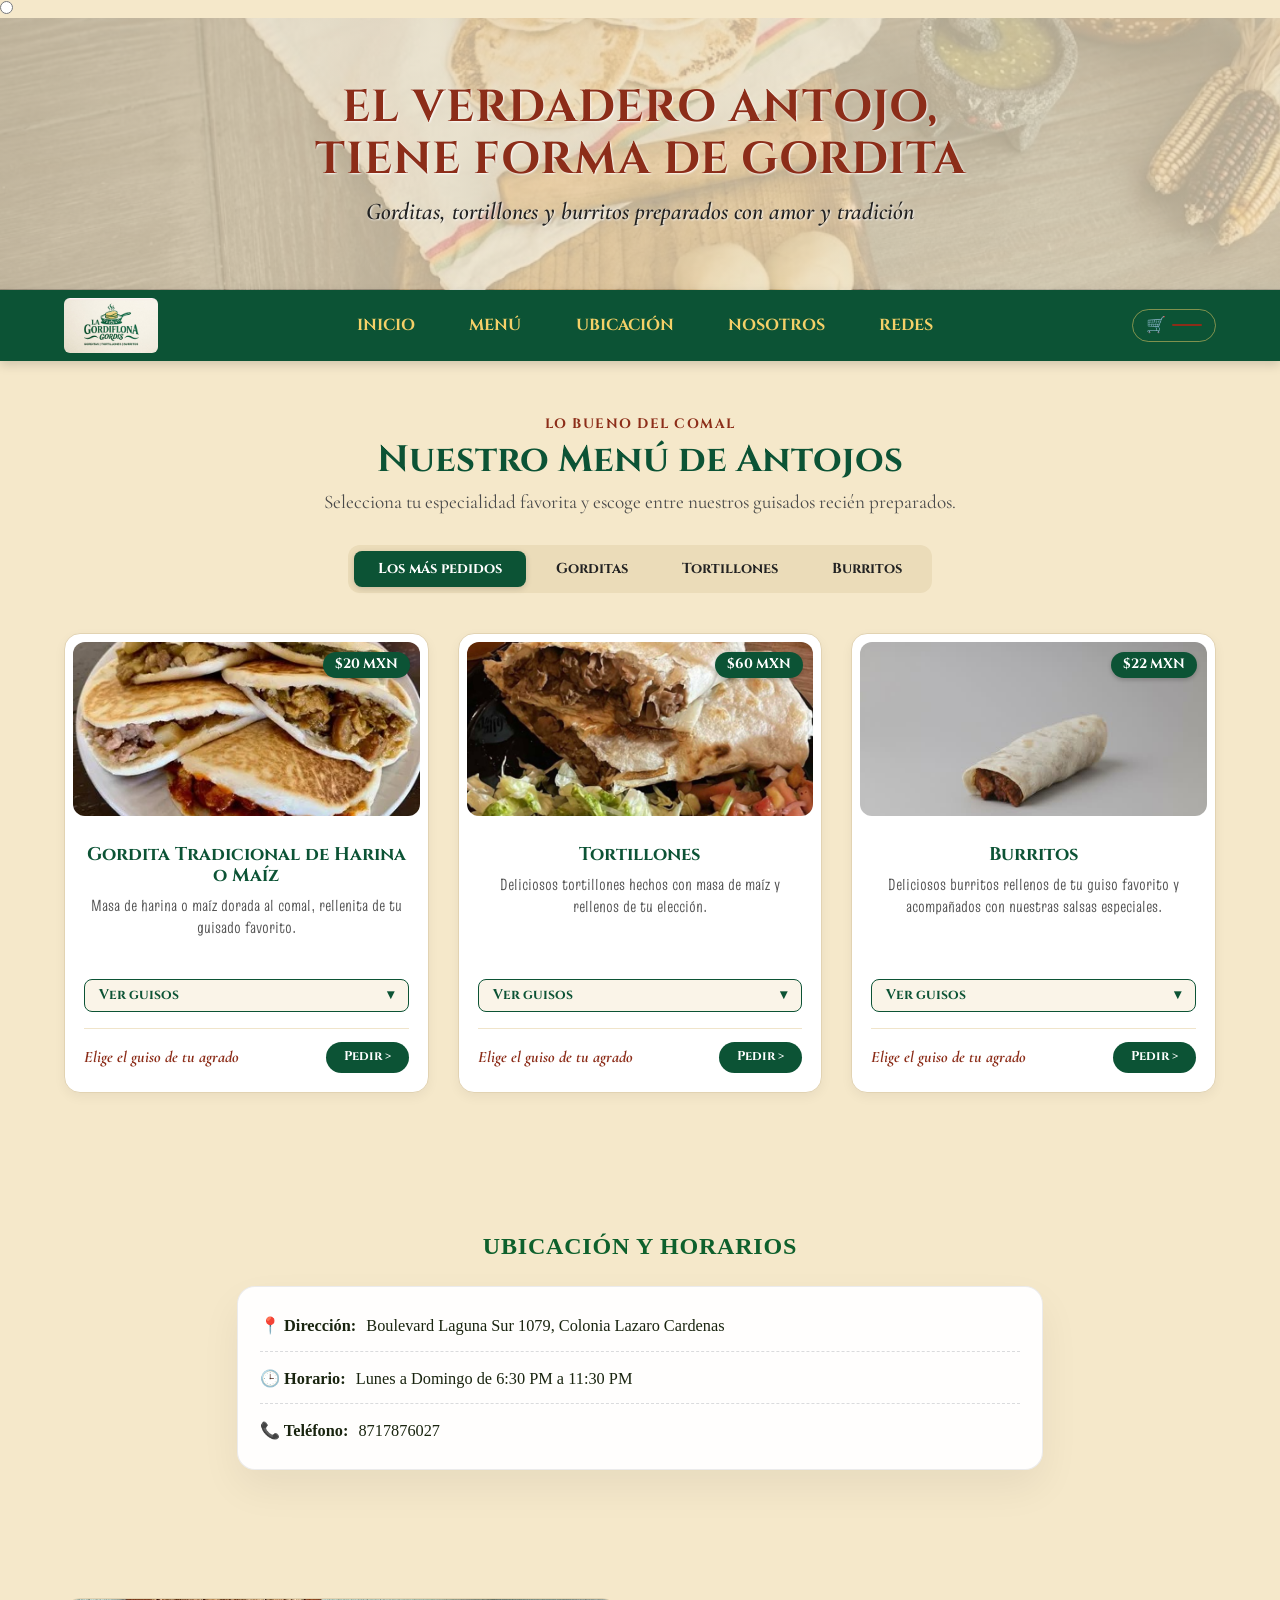
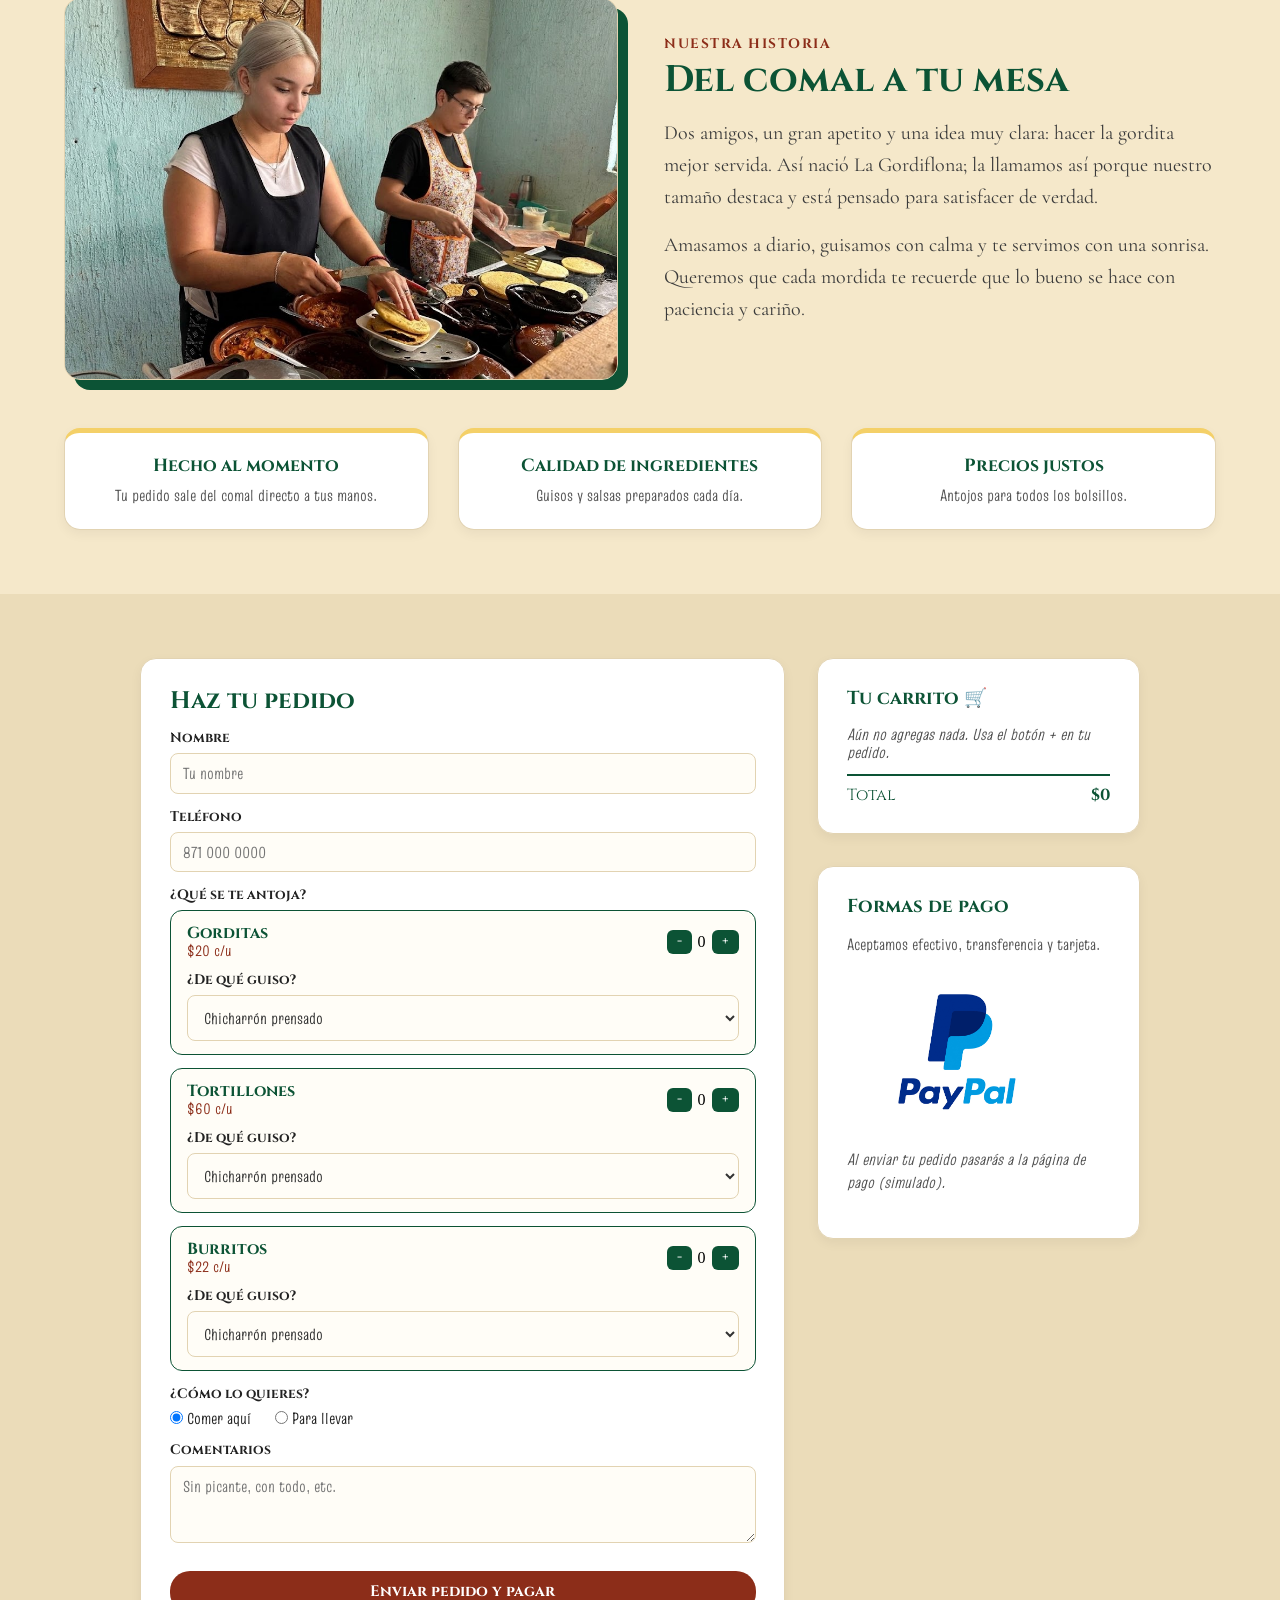
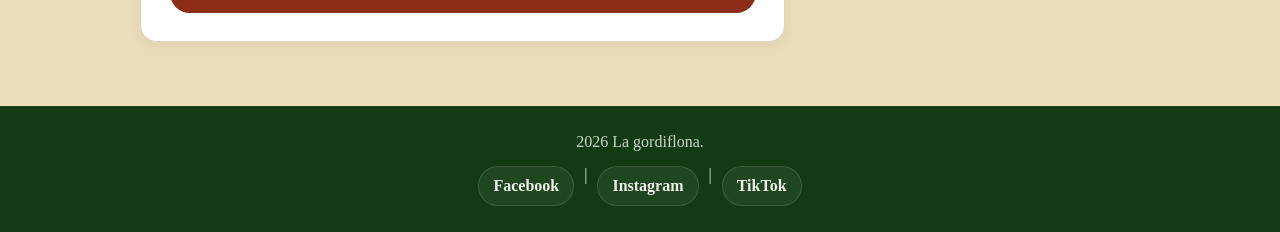
==== pago.html @ 3be8a3d4 "se anadio el archivo pago.html y php/orden.php" ====
<!DOCTYPE html>
<html lang="es">
<head>
    <meta charset="UTF-8">
    <meta name="viewport" content="width=device-width, initial-scale=1.0">
    <title>Pago | La Gordiflona</title>
    <link rel="stylesheet" href="normalice.css">
    <link href="https://fonts.googleapis.com/css2?family=Cinzel:wght@400..900&family=Truculenta:opsz,wght@12..72,100..900&display=swap" rel="stylesheet">
    <link rel="stylesheet" href="estilo.css">
    <style>
        body { background-color: #FFFDF7; font-family: "Truculenta", sans-serif; color: #333333; }
        .pago-pagina { max-width: 560px; margin: 2rem auto; padding: 0 1rem; }
        .pago-tarjeta { background: #FFFFFF; border: 1px solid #0C5335; border-radius: 12px; padding: 1.4rem; margin-bottom: 1.5rem; }
        .pago-tarjeta h1, .pago-tarjeta h2 { font-family: "Cinzel", serif; color: #0C5335; margin-top: 0; }
        .pago-tarjeta h1 { font-size: 1.5rem; }
        .pago-tarjeta h2 { font-size: 1.15rem; }
        .resumen-lista { list-style: none; margin: 0; padding: 0; }
        .resumen-lista li { padding: 8px 0; border-bottom: 1px dashed #e2d3b2; }
        .resumen-total { display: flex; justify-content: space-between; margin-top: 12px; padding-top: 10px; border-top: 2px solid #0C5335; font-family: "Cinzel", serif; color: #0C5335; }
        .pago-tarjeta label { display: block; margin-top: 0.9rem; font-weight: 700; }
        .pago-tarjeta input { width: 100%; box-sizing: border-box; padding: 8px 10px; margin-top: 4px; border: 1px solid #0C5335; border-radius: 6px; background: #FFFDF7; }
        .fila-doble { display: flex; gap: 1rem; }
        .fila-doble > div { flex: 1; }
        .btn-pagar { width: 100%; margin-top: 1.4rem; padding: 12px; background: #0C5335; color: #FFFFFF; border: none; border-radius: 8px; font-family: "Cinzel", serif; font-size: 1rem; font-weight: 700; cursor: pointer; transition: background-color .3s ease; }
        .btn-pagar:hover { background: #8C2D19; }
        .aviso-simulado { font-size: 0.9rem; font-style: italic; color: #555555; margin-top: 0.8rem; }
        .exito { display: none; text-align: center; }
        .exito h2 { color: #0C5335; }
        .exito .folio { font-family: "Cinzel", serif; font-size: 1.3rem; color: #8C2D19; }
        .btn-volver { display: inline-block; margin-top: 1rem; padding: 10px 20px; background: #0C5335; color: #F4D068; border-radius: 8px; text-decoration: none; font-family: "Cinzel", serif; }
        .btn-volver:hover { background: #8C2D19; }
    </style>
</head>
<body>
<main class="pago-pagina">

    <!-- Resumen del pedido -->
    <section class="pago-tarjeta" id="resumen">
        <h1>Resumen de tu pedido</h1>
        <p>Folio: <strong id="r-folio">—</strong></p>
        <p>Cliente: <strong id="r-nombre">—</strong> · <span id="r-tipo"></span></p>
        <ul class="resumen-lista" id="r-detalle"></ul>
        <div class="resumen-total"><span>Total a pagar</span><strong id="r-total">$0</strong></div>
    </section>

    <!-- Formulario de pago simulado -->
    <section class="pago-tarjeta" id="bloque-pago">
        <h2>Datos de pago</h2>
        <form id="form-pago" autocomplete="off">
            <label for="titular">Nombre en la tarjeta</label>
            <input type="text" id="titular" required>

            <label for="numero">Número de tarjeta</label>
            <input type="text" id="numero" inputmode="numeric" maxlength="19" placeholder="0000 0000 0000 0000" required>

            <div class="fila-doble">
                <div>
                    <label for="vence">Vencimiento</label>
                    <input type="text" id="vence" inputmode="numeric" maxlength="5" placeholder="MM/AA" required>
                </div>
                <div>
                    <label for="cvv">CVV</label>
                    <input type="password" id="cvv" inputmode="numeric" maxlength="4" placeholder="•••" required>
                </div>
            </div>

            <button type="submit" class="btn-pagar">Pagar ahora</button>
            <p class="aviso-simulado">Pago simulado: no se cobra ni se guarda ningún dato de tarjeta.</p>
        </form>
    </section>

    <!-- Confirmación -->
    <section class="pago-tarjeta exito" id="exito">
        <h2>¡Pago recibido! 🎉</h2>
        <p>Gracias, <strong id="e-nombre"></strong>. Tu pedido ya está en el comal.</p>
        <p class="folio" id="e-folio"></p>
        <a class="btn-volver" href="proyecto.html">Volver al inicio</a>
    </section>

</main>

<script>
    // Leer los datos que manda orden.php en la URL
    var params = new URLSearchParams(window.location.search);
    var folio = params.get('folio');
    var total = params.get('total');

    // Si se entra directo a pago.html sin pedido, regresar al formulario
    if (!folio || !total) {
        window.location.replace('proyecto.html#pedido');
    }

    document.getElementById('r-folio').textContent = folio || '';
    document.getElementById('r-nombre').textContent = params.get('nombre') || '';
    document.getElementById('r-tipo').textContent = params.get('tipo') || '';
    document.getElementById('r-total').textContent = '$' + (total || 0);

    var lista = document.getElementById('r-detalle');
    (params.get('detalle') || '').split('|').forEach(function (linea) {
        if (!linea) return;
        var li = document.createElement('li');
        li.textContent = linea;   // textContent evita inyección de HTML
        lista.appendChild(li);
    });

    // Formato de tarjeta y fecha
    document.getElementById('numero').addEventListener('input', function () {
        var v = this.value.replace(/\D/g, '').slice(0, 16);
        this.value = v.replace(/(.{4})/g, '$1 ').trim();
    });
    document.getElementById('vence').addEventListener('input', function () {
        var v = this.value.replace(/\D/g, '').slice(0, 4);
        this.value = v.length > 2 ? v.slice(0, 2) + '/' + v.slice(2) : v;
    });
    document.getElementById('cvv').addEventListener('input', function () {
        this.value = this.value.replace(/\D/g, '');
    });

    // Pago simulado
    document.getElementById('form-pago').addEventListener('submit', function (e) {
        e.preventDefault();
        var digitos = document.getElementById('numero').value.replace(/\D/g, '');
        if (digitos.length !== 16) {
            alert('El número de tarjeta debe tener 16 dígitos.');
            return;
        }
        document.getElementById('e-nombre').textContent = params.get('nombre') || '';
        document.getElementById('e-folio').textContent = 'Folio: ' + folio;
        document.getElementById('resumen').style.display = 'none';
        document.getElementById('bloque-pago').style.display = 'none';
        document.getElementById('exito').style.display = 'block';
        this.reset();
    });
</script>
</body>
</html>
---- normalice.css ----
/*! normalize.css v8.0.1 | MIT License | github.com/necolas/normalize.css */

/* Document
   ========================================================================== */

/**
 * 1. Correct the line height in all browsers.
 * 2. Prevent adjustments of font size after orientation changes in iOS.
 */

html {
  line-height: 1.15; /* 1 */
  -webkit-text-size-adjust: 100%; /* 2 */
}

/* Sections
   ========================================================================== */

/**
 * Remove the margin in all browsers.
 */

body {
  margin: 0;
}

/**
 * Render the `main` element consistently in IE.
 */

main {
  display: block;
}

/**
 * Correct the font size and margin on `h1` elements within `section` and
 * `article` contexts in Chrome, Firefox, and Safari.
 */

h1 {
  font-size: 2em;
  margin: 0.67em 0;
}

/* Grouping content
   ========================================================================== */

/**
 * 1. Add the correct box sizing in Firefox.
 * 2. Show the overflow in Edge and IE.
 */

hr {
  box-sizing: content-box; /* 1 */
  height: 0; /* 1 */
  overflow: visible; /* 2 */
}

/**
 * 1. Correct the inheritance and scaling of font size in all browsers.
 * 2. Correct the odd `em` font sizing in all browsers.
 */

pre {
  font-family: monospace, monospace; /* 1 */
  font-size: 1em; /* 2 */
}

/* Text-level semantics
   ========================================================================== */

/**
 * Remove the gray background on active links in IE 10.
 */

a {
  background-color: transparent;
}

/**
 * 1. Remove the bottom border in Chrome 57-
 * 2. Add the correct text decoration in Chrome, Edge, IE, Opera, and Safari.
 */

abbr[title] {
  border-bottom: none; /* 1 */
  text-decoration: underline; /* 2 */
  text-decoration: underline dotted; /* 2 */
}

/**
 * Add the correct font weight in Chrome, Edge, and Safari.
 */

b,
strong {
  font-weight: bolder;
}

/**
 * 1. Correct the inheritance and scaling of font size in all browsers.
 * 2. Correct the odd `em` font sizing in all browsers.
 */

code,
kbd,
samp {
  font-family: monospace, monospace; /* 1 */
  font-size: 1em; /* 2 */
}

/**
 * Add the correct font size in all browsers.
 */

small {
  font-size: 80%;
}

/**
 * Prevent `sub` and `sup` elements from affecting the line height in
 * all browsers.
 */

sub,
sup {
  font-size: 75%;
  line-height: 0;
  position: relative;
  vertical-align: baseline;
}

sub {
  bottom: -0.25em;
}

sup {
  top: -0.5em;
}

/* Embedded content
   ========================================================================== */

/**
 * Remove the border on images inside links in IE 10.
 */

img {
  border-style: none;
}

/* Forms
   ========================================================================== */

/**
 * 1. Change the font styles in all browsers.
 * 2. Remove the margin in Firefox and Safari.
 */

button,
input,
optgroup,
select,
textarea {
  font-family: inherit; /* 1 */
  font-size: 100%; /* 1 */
  line-height: 1.15; /* 1 */
  margin: 0; /* 2 */
}

/**
 * Show the overflow in IE.
 * 1. Show the overflow in Edge.
 */

button,
input { /* 1 */
  overflow: visible;
}

/**
 * Remove the inheritance of text transform in Edge, Firefox, and IE.
 * 1. Remove the inheritance of text transform in Firefox.
 */

button,
select { /* 1 */
  text-transform: none;
}

/**
 * Correct the inability to style clickable types in iOS and Safari.
 */

button,
[type="button"],
[type="reset"],
[type="submit"] {
  --webkit-appearance: button;
}

/**
 * Remove the inner border and padding in Firefox.
 */

button::-moz-focus-inner,
[type="button"]::-moz-focus-inner,
[type="reset"]::-moz-focus-inner,
[type="submit"]::-moz-focus-inner {
  border-style: none;
  padding: 0;
}

/**
 * Restore the focus styles unset by the previous rule.
 */

button:-moz-focusring,
[type="button"]:-moz-focusring,
[type="reset"]:-moz-focusring,
[type="submit"]:-moz-focusring {
  outline: 1px dotted ButtonText;
}

/**
 * Correct the padding in Firefox.
 */

fieldset {
  padding: 0.35em 0.75em 0.625em;
}

/**
 * 1. Correct the text wrapping in Edge and IE.
 * 2. Correct the color inheritance from `fieldset` elements in IE.
 * 3. Remove the padding so developers are not caught out when they zero out
 *    `fieldset` elements in all browsers.
 */

legend {
  box-sizing: border-box; /* 1 */
  color: inherit; /* 2 */
  display: table; /* 1 */
  max-width: 100%; /* 1 */
  padding: 0; /* 3 */
  white-space: normal; /* 1 */
}

/**
 * Add the correct vertical alignment in Chrome, Firefox, and Opera.
 */

progress {
  vertical-align: baseline;
}

/**
 * Remove the default vertical scrollbar in IE 10+.
 */

textarea {
  overflow: auto;
}

/**
 * 1. Add the correct box sizing in IE 10.
 * 2. Remove the padding in IE 10.
 */

[type="checkbox"],
[type="radio"] {
  box-sizing: border-box; /* 1 */
  padding: 0; /* 2 */
}

/**
 * Correct the cursor style of increment and decrement buttons in Chrome.
 */

[type="number"]::-webkit-inner-spin-button,
[type="number"]::-webkit-outer-spin-button {
  height: auto;
}

/**
 * 1. Correct the odd appearance in Chrome and Safari.
 * 2. Correct the outline style in Safari.
 */

[type="search"] {
  --webkit-appearance: textfield; /* 1 */
  outline-offset: -2px; /* 2 */
}

/**
 * Remove the inner padding in Chrome and Safari on macOS.
 */

[type="search"]::-webkit-search-decoration {
  --webkit-appearance: none;
}

/**
 * 1. Correct the inability to style clickable types in iOS and Safari.
 * 2. Change font properties to `inherit` in Safari.
 */

::-webkit-file-upload-button {
  -webkit-appearance: button; /* 1 */
  font: inherit; /* 2 */
}

/* Interactive
   ========================================================================== */

/*
 * Add the correct display in Edge, IE 10+, and Firefox.
 */

details {
  display: block;
}

/*
 * Add the correct display in all browsers.
 */

summary {
  display: list-item;
}

/* Misc
   ========================================================================== */

/**
 * Add the correct display in IE 10+.
 */

template {
  display: none;
}

/**
 * Add the correct display in IE 10.
 */

[hidden] {
  display: none;
}
---- estilo.css ----
body {
  margin: 0;
  padding: 0;
  background-color: #f5e8ca;
}

.contenedor {
  max-width: 1200px;
  width: 90%;
  margin: 0 auto;
}

/* =========================================================
   HEADER / HERO
   ========================================================= */
.header-hero {
  background-image: linear-gradient(rgba(245, 232, 202, 0.72), rgba(245, 232, 202, 0.72)), url("imagenes/gorditassss.jpg");
  background-repeat: no-repeat;
  background-size: cover;
  background-position: center;
  padding: 4rem 1rem;
  text-align: center;
  width: 100%;
  box-sizing: border-box;
  min-height: 250px;
  display: flex;
  align-items: center;
  justify-content: center;
}

.contenido-hero h1 {
  font-family: "Cinzel", serif;
  color: #8C2D19;
  font-size: 2.8rem;
  margin: 0 0 0.8rem 0;
  letter-spacing: 1px;
  text-shadow: 1px 1px 2px rgba(255, 255, 255, 0.9);
}

.contenido-hero h2 {
  font-family: "Cormorant Garamond", serif;
  color: #222222;
  font-size: 1.5rem;
  font-weight: 600;
  font-style: italic;
  margin: 0;
  text-shadow: 1px 1px 2px rgba(255, 255, 255, 0.9);
}

/* =========================================================
    BARRA DE NAVEGACIÓN
   ========================================================= */
.navegador {
  background-color: #0C5335;
  box-shadow: 0px 4px 10px rgba(0, 0, 0, 0.15);
}

.contenido-navegador {
  display: flex;
  align-items: center;
  justify-content: space-between;
  padding: 0.5rem 0;
}

.logo-link {
  display: inline-block;
  line-height: 0;
}

.logo-img {
  height: 55px !important;
  max-width: 120px !important;
  object-fit: contain;
  border-radius: 6px;
  transition: transform 0.3s ease;
}

.logo-img:hover {
  transform: scale(1.05);
}

/* Menú de navegación */
.navegacion-principal {
  display: flex;
  align-items: center;
  gap: 1.8rem;
  margin: 0 auto;
}

.navegacion-principal a {
  color: #F4D068;
  text-decoration: none;
  font-family: "Cinzel", serif;
  font-size: 1rem;
  font-weight: 700;
  padding: 0.4rem 0.8rem;
  border-radius: 4px;
  transition: all 0.3s ease;
}

.navegacion-principal a:hover {
  background-color: #8C2D19;
  color: #FFFFFF;
  transform: translateY(-5px);
  box-shadow: 0 8px 20px rgba(0, 0, 0, 0.1);
}

/* =========================================================
    SECCIÓN DEL MENÚ
   ========================================================= */
.menu {
  padding: 3.5rem 0;
  text-align: center;
}

/* 4.1 Encabezado del menú */
.encabezado-menu .subtitulo-comal {
  color: #8C2D19;
  font-family: "Cinzel", serif;
  font-size: 0.85rem;
  font-weight: 700;
  letter-spacing: 1.5px;
  text-transform: uppercase;
  display: block;
  margin-bottom: 0.4rem;
}

.encabezado-menu h2 {
  font-family: "Cinzel", serif;
  font-size: 2.3rem;
  color: #0C5335;
  margin: 0 0 0.6rem 0;
}

.encabezado-menu p {
  font-family: "Cormorant Garamond", serif;
  font-size: 1.2rem;
  color: #4a4a4a;
  margin: 0 0 2rem 0;
}

/* 4.2 Pestañas de categorías */
.categorias-tabs {
  display: inline-flex;
  background-color: #ebdcb9;
  padding: 6px;
  border-radius: 12px;
  gap: 6px;
  margin-bottom: 2.5rem;
}

.tab-btn {
  background: transparent;
  border: none;
  padding: 10px 24px;
  font-family: "Cinzel", serif;
  font-size: 0.9rem;
  font-weight: 700;
  color: #222222;
  border-radius: 8px;
  cursor: pointer;
  transition: all 0.3s ease;
}

.tab-btn.activo,
.tab-btn:hover {
  background-color: #0C5335;
  color: #FFFFFF;
  box-shadow: 0 2px 6px rgba(0, 0, 0, 0.15);
}

/* Grid de tarjetas */
.grid-tarjetas {
  display: grid;
  grid-template-columns: repeat(auto-fit, minmax(280px, 1fr));
  gap: 1.8rem;
  text-align: left;
}

/* Tarjeta individual */
.tarjeta-platillo {
  background-color: #ffffff;
  border: 1px solid #e2d3b2;
  border-radius: 16px;
  overflow: hidden;
  display: flex;
  flex-direction: column;
  box-shadow: 0 4px 12px rgba(0, 0, 0, 0.05);
  transition: transform 0.25s ease, box-shadow 0.25s ease;
  text-align: center;
}

/* Efecto hover en la tarjeta */
.tarjeta-platillo:hover {
  transform: translateY(-5px);
  box-shadow: 0 8px 20px rgba(0, 0, 0, 0.1);
}

/*  Imagen y etiqueta de precio */
.imagen-contenedor {
  position: relative;
  width: 100%;
  height: 190px;
  padding: 8px;
  box-sizing: border-box;
}

.imagen-contenedor img {
  display: block;
  width: 100%;
  height: 100%;
  object-fit: cover;
  border-radius: 12px;
}

.precio-tag {
  position: absolute;
  top: 18px;
  right: 18px;
  background-color: #0C5335;
  color: #FFFFFF;
  font-family: "Cinzel", serif;
  font-size: 0.85rem;
  font-weight: bold;
  padding: 5px 12px;
  border-radius: 20px;
  box-shadow: 0 2px 4px rgba(0,0,0,0.2);
}

/*  Contenido de la tarjeta */
.contenido-tarjeta {
  padding: 1.2rem;
  display: flex;
  flex-direction: column;
  flex-grow: 1;
}

.contenido-tarjeta h3 {
  font-family: "Cinzel", serif;
  font-size: 1.15rem;
  color: #0C5335;
  margin: 0 0 0.5rem 0;
}

.contenido-tarjeta p {
  font-family: "Truculenta", sans-serif;
  color: #555555;
  font-size: 1rem;
  line-height: 1.4;
  margin: 0 0 1.5rem 0;
  flex-grow: 1;
}

/* Pie de la tarjeta (detalle + botón Pedir) */
.pie-tarjeta {
  display: flex;
  justify-content: space-between;
  align-items: center;
  border-top: 1px solid #f0e4ca;
  padding-top: 0.8rem;
  margin-top: auto;
}

.detalle-guisado {
  color: #8C2D19;
  font-family: "Cormorant Garamond", serif;
  font-size: 1rem;
  font-weight: 700;
  font-style: italic;
}

.btn-pedir {
  background-color: #0C5335;
  color: #FFFFFF;
  border: none;
  padding: 8px 18px;
  border-radius: 20px;
  font-family: "Cinzel", serif;
  font-size: 0.8rem;
  font-weight: bold;
  cursor: pointer;
  transition: background-color 0.3s ease;
  /* CAMBIO: ahora es un enlace <a>, esto evita el subrayado */
  text-decoration: none;
  display: inline-block;
}

.btn-pedir:hover {
  background-color: #8C2D19;
}

/* =========================================================
   DESPLEGABLE DE GUISOS 
   ========================================================= */
.guisos-desplegable {
  margin-top: 1rem;
  margin-bottom: 1rem;
}

/* Botón que abre el desplegable */
.guisos-desplegable summary {
  list-style: none;
  display: flex;
  justify-content: space-between;
  align-items: center;
  font-family: "Cinzel", serif;
  font-size: 0.85rem;
  font-weight: 700;
  color: #0C5335;
  background: #FAF4E8;
  border: 1px solid #0C5335;
  border-radius: 8px;
  padding: 8px 14px;
  cursor: pointer;
  transition: background-color 0.3s ease, color 0.3s ease;
}

.guisos-desplegable summary::-webkit-details-marker {
  display: none;
}

.guisos-desplegable summary:hover {
  background: #0C5335;
  color: #FFFFFF;
}

/* Lista de guisos en cuadrícula */
.lista-guisos {
  list-style: none;
  display: grid;
  grid-template-columns: 1fr 1fr;
  gap: 6px;
  margin: 10px 0 0 0;
  padding: 0;
  font-family: "Truculenta", sans-serif;
  color: #333;
}

.lista-guisos li {
  font-family: "Truculenta", sans-serif;
  font-size: 0.85rem;
  color: #333;
  background: #FFFDF7;
  border: 1px dashed #e2d3b2;
  border-radius: 8px;
  padding: 6px 8px;
  text-align: center;
  transition: all 0.2s ease;
  cursor: default;
}

.lista-guisos li:hover {
  border-style: solid;
  border-color: #8C2D19;
  color: #8C2D19;
}

/*        
   ========== UBICACIÓN Y HORARIOS ========== */

.seccion-ubicacion{
  
  padding: 64px 16px;
}

.seccion-ubicacion h2{
  text-align:center;
  margin-bottom: 26px;
  font-weight: 900;
  letter-spacing: .8px;
  color: #0e602c;
}


.grid-ubicacion{
  max-width: 760px;          
  margin: 0 auto;
  display: grid;
  grid-template-columns: 1fr;
  justify-items: center;    /* centra la tarjeta */
  align-items: center;
  gap: 18px;
}

/* Tarjeta */
.datos-contacto{
  width: 100%;
  background: rgba(255,255,255,.95);
  border: 1px solid rgba(12,21,45,.08);
  border-radius: 18px;
  padding: 26px 22px;
  box-shadow: 0 18px 40px rgba(0,0,0,.06);
  backdrop-filter: blur(6px);
  -webkit-backdrop-filter: blur(6px);
}


.datos-contacto p{
  margin: 0 0 14px;
  color: #19240f;
  font-size: 1.02rem;
  line-height: 1.55;

  /* para que los íconos queden alineados bonito */
  display: flex;
  align-items: flex-start;
  gap: 10px;
}


.datos-contacto p:last-child{
  margin-bottom: 0;
}

.datos-contacto strong{
  color: #023408;
  font-weight: 950;
}


.datos-contacto p strong::before{
 
  content: "";
}


.datos-contacto p{
  padding-bottom: 12px;
  border-bottom: 1px dashed rgba(12,21,45,.15);
}

.datos-contacto p:last-child{
  padding-bottom: 0;
  border-bottom: 0;
}

/* Responsive */
@media (max-width: 480px){
  .seccion-ubicacion{
    padding: 48px 14px;
    margin-bottom: 60px
  }

  .seccion-ubicacion h2{
    margin-bottom: 18px;
    font-size: 1.45rem;
    
  }

  .grid-ubicacion{
    max-width: 100%;
  }

  .datos-contacto{
    padding: 18px 16px;
    border-radius: 16px;
  }

  .datos-contacto p{
    font-size: .98rem;
    gap: 9px;
  }
}

.datos-contacto p:last-child{
  margin-bottom: 0;
}

.datos-contacto strong{
  color: var(--dark);
  font-weight: 800;
}

/* ========== FOOTER ========== */
footer#contacto{
  background: #123b11;
  color: rgba(255,255,255,.92);
  padding: 26px 18px;
  text-align: center;
  border-top: 1px solid rgba(255,255,255,.08);
}

footer#contacto p{
  margin: 0 0 14px;
  color: rgba(255,255,255,.78);
}

.redes-sociales{
  display:flex;
  justify-content:center;
  gap: 10px;
  flex-wrap: wrap;
}

.redes-sociales a{
  color: rgba(255,255,255,.92);
  text-decoration: none;
  font-weight: 700;
  padding: 10px 14px;
  border-radius: 999px;
  border: 1px solid rgba(255,255,255,.12);
  background: rgba(255,255,255,.06);
  transition: transform .18s ease, background .18s ease, border-color .18s ease;
}

.redes-sociales a:hover{
  transform: translateY(-2px);
  background: rgba(255,183,3,.18);
  border-color: rgba(255,183,3,.35);
}

/* ========== RESPONSIVE ========== */
@media (max-width: 900px){
  .grid-ubicacion{
    grid-template-columns: 1fr;
  }
  .mapa-frame iframe{
    min-height: 220px;
  }
}

/* Suave mejora en móviles */
@media (max-width: 480px){
  .seccion-nosotros,
  .seccion-ubicacion{
    padding: 44px 14px;
  }
  .seccion-nosotros .nosotros-contenido{
    padding: 20px 16px;
  }
  .datos-contacto{
    padding: 18px;
  }
}

/* =========================================================
   MEDIA QUERIES (RESPONSIVE)
   ========================================================= */
@media (max-width: 768px) {
  .header-hero {
    padding: 2.5rem 1rem;
    min-height: 180px;
  }

  .contenido-hero h1 {
    font-size: 1.8rem;
  }

  .contenido-hero h2 {
    font-size: 1.1rem;
  }

  .contenido-navegador {
    position: relative;
  }

  .navegacion-principal {
    gap: 0.5rem;
    flex-wrap: wrap;
    justify-content: center;
  }

  .navegacion-principal a {
    font-size: 0.85rem;
    padding: 0.3rem 0.5rem;
  }

  .encabezado-menu h2 {
    font-size: 1.8rem;
  }

  .categorias-tabs {
    width: 100%;
    justify-content: center;
    box-sizing: border-box;
  }

  .tab-btn {
    padding: 8px 14px;
    font-size: 0.8rem;
  }
}

@media (max-width: 480px) {
  .lista-guisos {
    grid-template-columns: 1fr;
  }
}


/* ========================================================================
      Seccion de nosotros
   ========================================================================= */

/* Scroll suave al darle clic al menú (INICIO, MENÚ, NOSOTROS, etc.) */
html {
  scroll-behavior: smooth;
}

/* ---------- NOSOTROS ---------- */
.seccion-nosotros {
  padding: 4rem 0;
}

/* Grid de 2 columnas: foto + texto */
.nosotros-grid {
  display: grid;
  grid-template-columns: 1fr 1fr;
  gap: 3rem;
  align-items: center;
}

.nosotros-foto img {
  display: block;
  width: 100%;
  height: 380px;
  object-fit: cover;
  border-radius: 16px;
  border: 1px solid #e2d3b2;
  box-shadow: 10px 10px 0 #0C5335;
  background-color: #ebdcb9;
}

.nosotros-contenido .subtitulo-comal {
  color: #8C2D19;
  font-family: "Cinzel", serif;
  font-size: 0.85rem;
  font-weight: 700;
  letter-spacing: 1.5px;
  display: block;
  margin-bottom: 0.4rem;
}

.nosotros-contenido h2 {
  font-family: "Cinzel", serif;
  font-size: 2.3rem;
  color: #0C5335;
  margin: 0 0 1rem 0;
}

.nosotros-contenido p {
  font-family: "Cormorant Garamond", serif;
  font-size: 1.25rem;
  line-height: 1.6;
  color: #3b3b3b;
  margin: 0 0 1rem 0;
}

/* Datos con flexbox */
.nosotros-datos {
  list-style: none;
  margin: 1.5rem 0 0 0;
  padding: 0;
  display: flex;
  flex-wrap: wrap;
  gap: 0.8rem;
}

.nosotros-datos li {
  background-color: #0C5335;
  color: #FFFFFF;
  font-family: "Truculenta", sans-serif;
  font-size: 0.95rem;
  padding: 10px 16px;
  border-radius: 12px;
}

.nosotros-datos strong {
  display: block;
  color: #F4D068;
  font-family: "Cinzel", serif;
  font-size: 0.95rem;
}

/* Tarjetas de valores: grid de 3 columnas */
.valores {
  display: grid;
  grid-template-columns: repeat(3, 1fr);
  gap: 1.8rem;
  margin-top: 3rem;
}

.valor {
  background-color: #ffffff;
  border: 1px solid #e2d3b2;
  border-top: 5px solid #F4D068;
  border-radius: 16px;
  padding: 1.4rem;
  text-align: center;
  box-shadow: 0 4px 12px rgba(0, 0, 0, 0.05);
  transition: transform 0.25s ease, box-shadow 0.25s ease;
}

.valor:hover {
  transform: translateY(-5px);
  box-shadow: 0 8px 20px rgba(0, 0, 0, 0.1);
}

.valor h3 {
  font-family: "Cinzel", serif;
  font-size: 1.1rem;
  color: #0C5335;
  margin: 0 0 0.5rem 0;
}

.valor p {
  font-family: "Truculenta", sans-serif;
  color: #555555;
  font-size: 1rem;
  line-height: 1.4;
  margin: 0;
}

/* ---------- PEDIDO Y PAGO ---------- */
.seccion-pedido {
  background-color: #ebdcb9;
  padding: 4rem 0;
}

/* Grid: formulario ancho + tarjeta de pago angosta */
.pedido-grid {
  display: grid;
  grid-template-columns: 2fr 1fr;
  gap: 2rem;
  max-width: 1000px;
  align-items: start;
}

.pedido-form,
.pago-info,
.carrito {
  background-color: #ffffff;
  border: 1px solid #e2d3b2;
  border-radius: 16px;
  padding: 1.8rem;
  box-shadow: 0 4px 12px rgba(0, 0, 0, 0.05);
}

.pedido-form h2,
.pago-info h3,
.carrito h3 {
  font-family: "Cinzel", serif;
  color: #0C5335;
  margin: 0 0 1rem 0;
}

.pedido-form label {
  display: block;
  margin: 1rem 0 0.4rem 0;
  font-family: "Cinzel", serif;
  font-size: 0.85rem;
  font-weight: 700;
  color: #222222;
}

.pedido-form input[type="text"],
.pedido-form input[type="tel"],
.pedido-form select,
.pedido-form textarea {
  width: 100%;
  box-sizing: border-box;
  padding: 10px 12px;
  font-family: "Truculenta", sans-serif;
  font-size: 1rem;
  color: #333;
  background-color: #FFFDF7;
  border: 1px solid #e2d3b2;
  border-radius: 8px;
}

/* Resalta el campo que estás llenando */
.pedido-form input:focus,
.pedido-form select:focus,
.pedido-form textarea:focus {
  outline: none;
  border-color: #0C5335;
  box-shadow: 0 0 0 3px rgba(12, 83, 53, 0.15);
}

.pedido-form fieldset {
  border: none;
  margin: 1rem 0 0 0;
  padding: 0;
  display: flex;
  flex-wrap: wrap;
  gap: 1.5rem;
}

.pedido-form legend {
  font-family: "Cinzel", serif;
  font-size: 0.85rem;
  font-weight: 700;
  color: #222222;
  padding: 0;
  margin-bottom: 0.4rem;
}

.pedido-form .opcion {
  display: inline-block;
  margin: 0;
  font-family: "Truculenta", sans-serif;
  font-size: 1rem;
  font-weight: 400;
  cursor: pointer;
}

.btn-enviar {
  width: 100%;
  margin-top: 1.5rem;
  padding: 12px;
  background-color: #8C2D19;
  color: #FFFFFF;
  border: none;
  border-radius: 20px;
  font-family: "Cinzel", serif;
  font-size: 0.95rem;
  font-weight: bold;
  cursor: pointer;
  transition: background-color 0.3s ease;
}

.btn-enviar:hover {
  background-color: #0C5335;
}

.pago-info p {
  font-family: "Truculenta", sans-serif;
  color: #555555;
  font-size: 1rem;
  line-height: 1.4;
  margin: 0 0 1rem 0;
}

.pago-info img {
  display: block;
  width: 100%;
  max-width: 220px;
  margin: 0 0 1rem 0;
}

.pago-nota {
  font-style: italic;
  font-size: 0.9rem;
}

/* ---------- RESPONSIVO DE LO NUEVO ---------- */
@media (max-width: 800px) {
  .nosotros-grid,
  .valores,
  .pedido-grid {
    grid-template-columns: 1fr;
  }

  .nosotros-foto img {
    height: 260px;
  }

  .nosotros-contenido h2 {
    font-size: 1.8rem;
  }
}



/* ---------- Carrito en la barra de navegación ---------- */
.carrito-nav {
  display: inline-flex;
  align-items: center;
  gap: 6px;
  color: #F4D068;
  text-decoration: none;
  font-family: "Cinzel", serif;
  font-size: 1rem;
  font-weight: 700;
  padding: 0.4rem 0.8rem;
  border: 1px solid rgba(244, 208, 104, 0.5);
  border-radius: 999px;
  transition: all 0.3s ease;
}

.carrito-nav:hover {
  background-color: #8C2D19;
  color: #FFFFFF;
  border-color: #8C2D19;
}

/* El numerito rojo: lo escribe el contador "pzas" */
.carrito-nav__num {
  background-color: #8C2D19;
  color: #FFFFFF;
  min-width: 1.4em;
  text-align: center;
  padding: 1px 6px;
  border-radius: 999px;
  font-size: 0.8rem;
}

.carrito-nav:hover .carrito-nav__num {
  background-color: #F4D068;
  color: #8C2D19;
}

/* ---------- Filas de productos ---------- */
.etiqueta-campo {
  display: block;
  margin: 1rem 0 0.4rem 0;
  font-family: "Cinzel", serif;
  font-size: 0.85rem;
  font-weight: 700;
  color: #222222;
}

.producto-fila {
  display: flex;
  flex-wrap: wrap;
  align-items: center;
  justify-content: space-between;
  gap: 0.8rem;
  margin-bottom: 0.8rem;
  padding: 0.8rem 1rem;
  background-color: #FFFDF7;
  border: 1px solid #0C5335;   /* con piezas elegidas: borde verde */
  border-radius: 12px;
}

.contador {
  display: inline-flex;
  align-items: center;
  gap: 6px;
}

.contador button {
  background-color: #0C5335;
  color: #FFFFFF;
  border: none;
  padding: 4px 10px;
  border-radius: 6px;
  font-family: "Cinzel", serif;
  font-size: 0.85rem;
  font-weight: bold;
  cursor: pointer;
  transition: background-color 0.3s ease;
}

.contador button:hover {
  background-color: #8C2D19;
  transform: scale(1.05);
}

.contador label {
  font-family: "Truculenta", sans-serif;
  font-size: 0.95rem;
  color: #333333;
  min-width: 1.2em;
  text-align: center;
}

.select-guiso {
  font-family: "Truculenta", sans-serif;
  font-size: 0.95rem;
  color: #333333;
  padding: 4px 8px;
  border-radius: 6px;
  border: 1px solid #0C5335;
  background-color: #FFFDF7;
}
.select-guiso option {
  font-family: "Truculenta", sans-serif;
  font-size: 0.95rem;
  color: #333333;
}

.producto-info strong {
  display: block;
  font-family: "Cinzel", serif;
  font-size: 1rem;
  color: #0C5335;
}

.producto-precio {
  font-family: "Truculenta", sans-serif;
  font-size: 0.95rem;
  color: #8C2D19;
}


/* El guiso aparece cuando ya elegiste piezas */
.guiso-fila {
  display: block;
  width: 100%;
}

.guiso-fila label {
  margin-top: 0;
}

/* ---------- Tarjeta del carrito ---------- */
.pedido-lateral {
  display: flex;
  flex-direction: column;
  gap: 2rem;
  position: sticky;
  top: 1rem;
}

.carrito-vacio {
  display: none;
  font-family: "Truculenta", sans-serif;
  font-style: italic;
  color: #555555;
  margin: 0;
}

.carrito-lista {
  list-style: none;
  margin: 0;
  padding: 0;
}

.carrito-lista li {
  display: flex;
  justify-content: space-between;
  gap: 10px;
  padding: 8px 0;
  border-bottom: 1px dashed #e2d3b2;
  font-family: "Truculenta", sans-serif;
  font-size: 1rem;
  color: #333333;
}

.carrito-total {
  display: flex;
  justify-content: space-between;
  margin-top: 12px;
  padding-top: 10px;
  border-top: 2px solid #0C5335;
  font-family: "Cinzel", serif;
  color: #0C5335;
}



/* ---------- Confirmación al enviar (aparece con :target) ---------- */
.pedido-confirmacion {
  display: none;
  max-width: 1000px;
  margin-bottom: 2rem;
  padding: 1rem 1.4rem;
  background-color: #0C5335;
  border-radius: 12px;
}

.pedido-confirmacion:target {
  display: block;
}

.pedido-confirmacion p {
  margin: 0;
  font-family: "Cinzel", serif;
  font-size: 1rem;
  color: #F4D068;
}

/* ---------- Responsivo ---------- */
@media (max-width: 800px) {
  .pedido-lateral {
    position: static;
  }
}
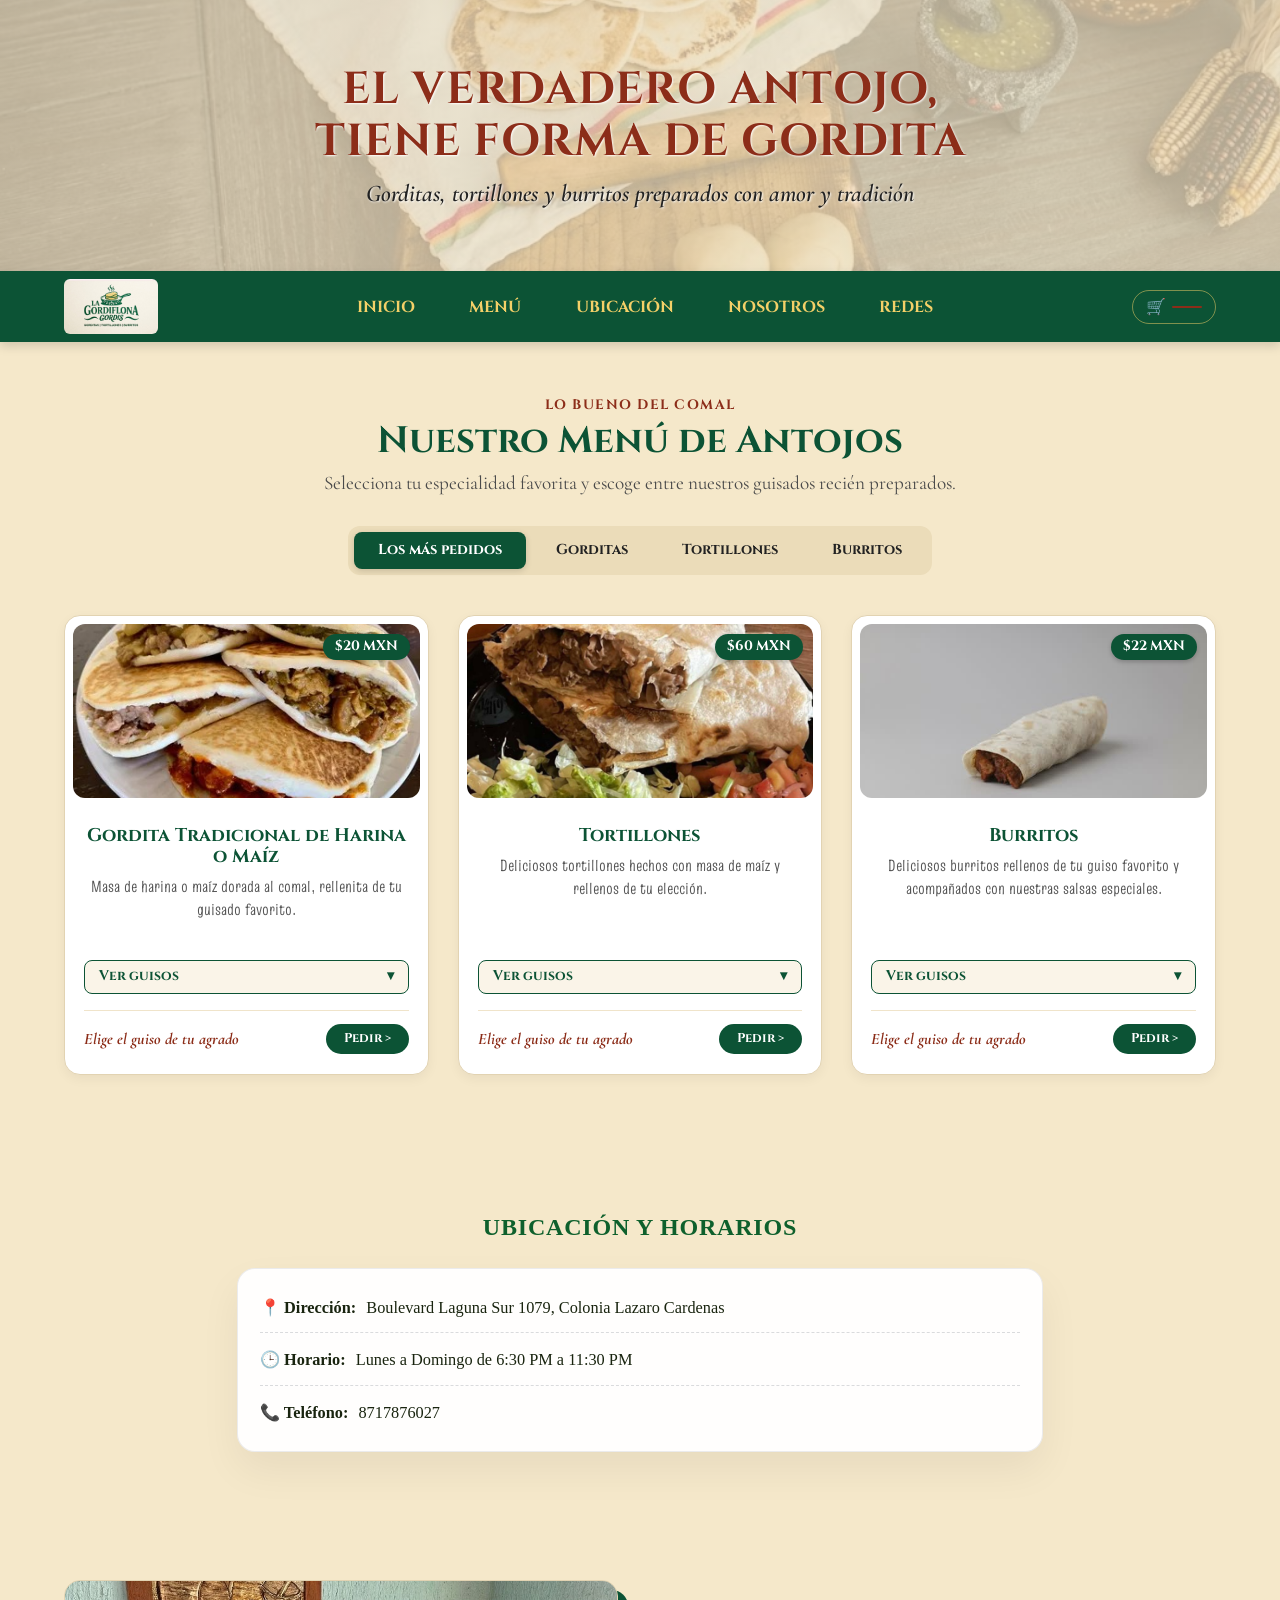
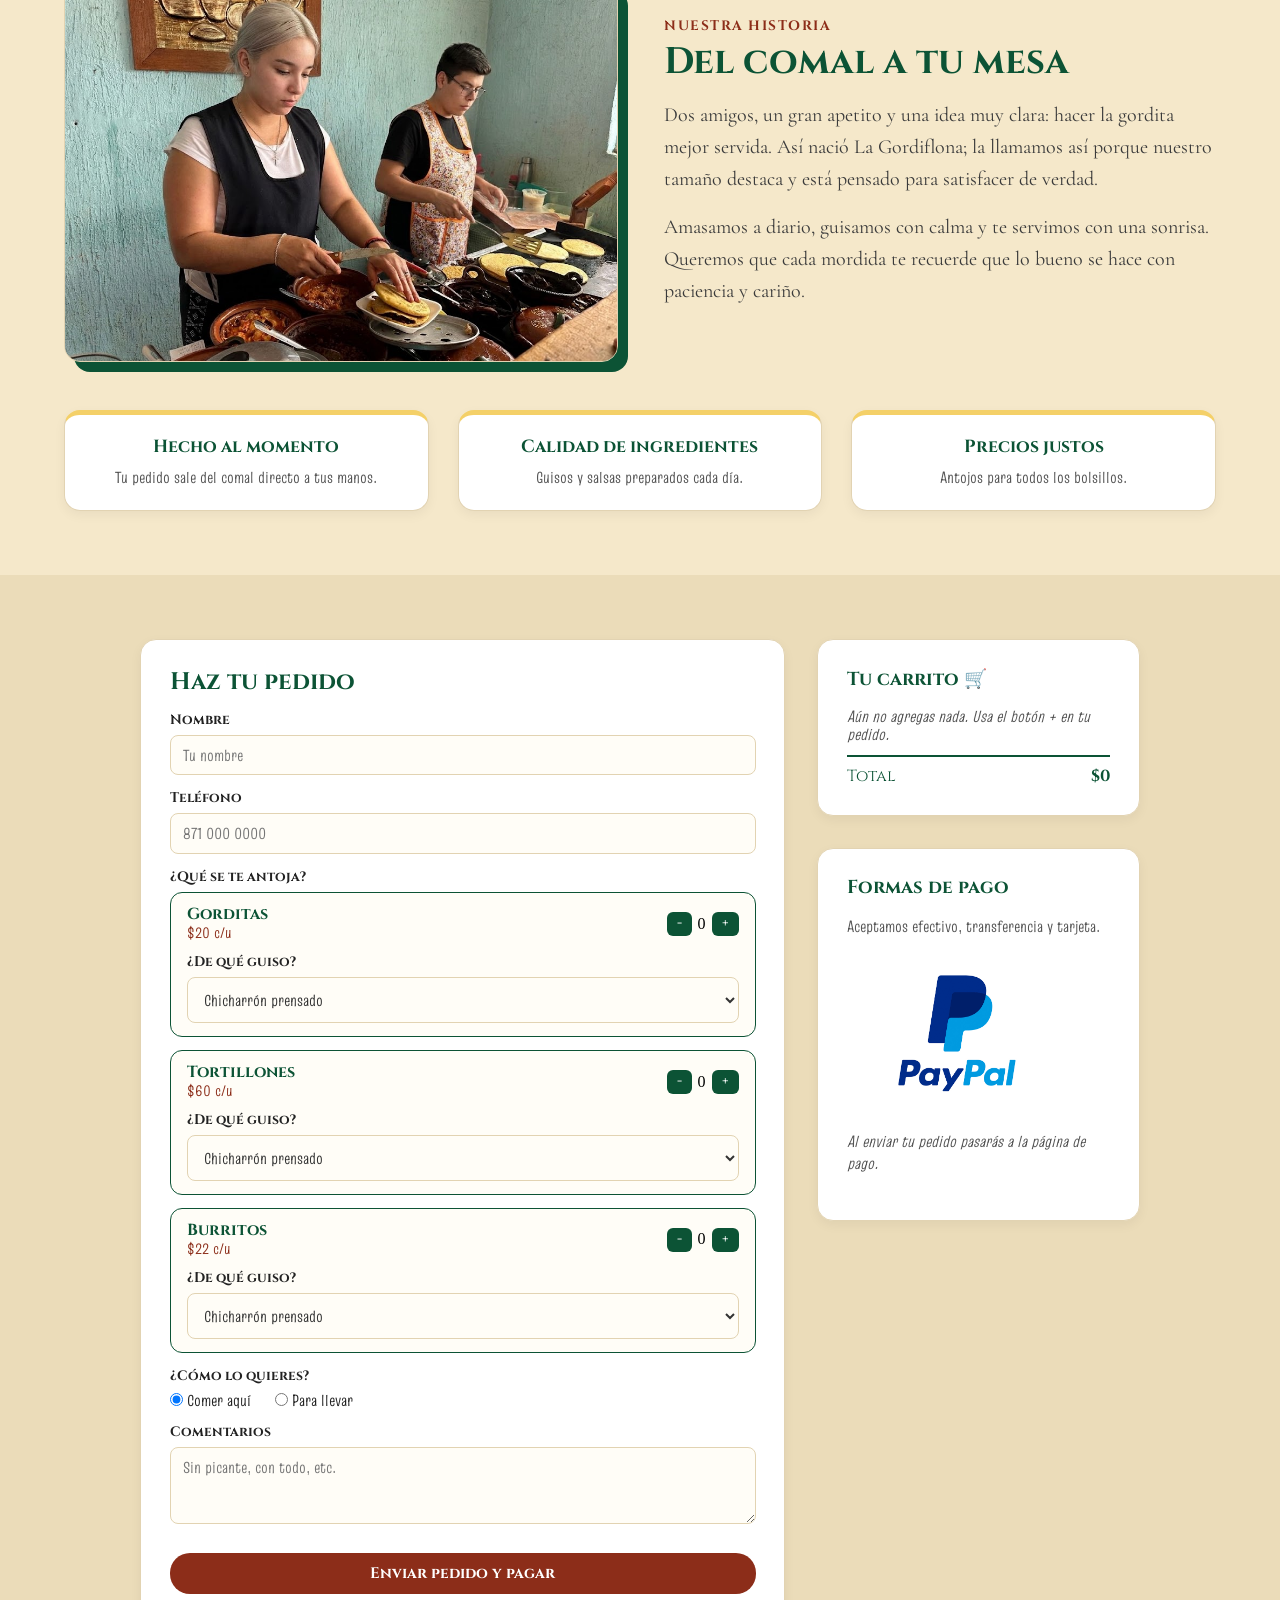
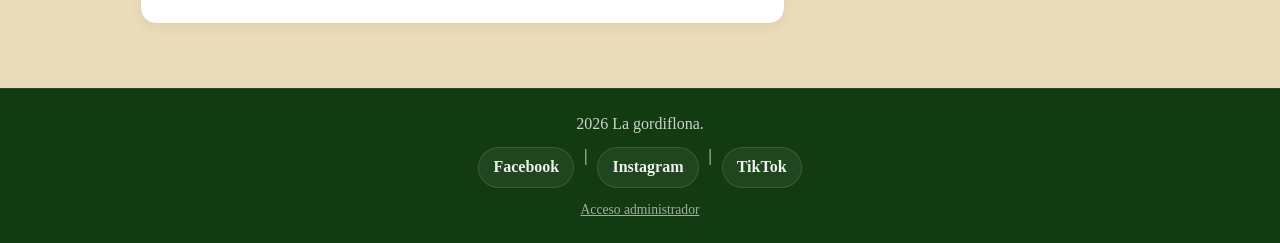
==== commit cae7da1b: "Se agrego lo de admin y ya jala" ====
--- a/pago.html
+++ b/pago.html
@@ -80,7 +80,7 @@
 </main>
 
 <script>
-    // Leer los datos que manda orden.php en la URL
+    // Leer los datos que manda php/orden.php en la URL
     var params = new URLSearchParams(window.location.search);
     var folio = params.get('folio');
     var total = params.get('total');
@@ -116,7 +116,8 @@
         this.value = this.value.replace(/\D/g, '');
     });
 
-    // Pago simulado
+    // Pago simulado: al aprobarse, avisa al servidor para marcar el pedido
+    // como pagado, descontar el stock y sumar a "vendidos".
     document.getElementById('form-pago').addEventListener('submit', function (e) {
         e.preventDefault();
         var digitos = document.getElementById('numero').value.replace(/\D/g, '');
@@ -124,12 +125,29 @@
             alert('El número de tarjeta debe tener 16 dígitos.');
             return;
         }
-        document.getElementById('e-nombre').textContent = params.get('nombre') || '';
-        document.getElementById('e-folio').textContent = 'Folio: ' + folio;
-        document.getElementById('resumen').style.display = 'none';
-        document.getElementById('bloque-pago').style.display = 'none';
-        document.getElementById('exito').style.display = 'block';
-        this.reset();
+
+        var formPago = this;
+        var datos = new FormData();
+        datos.append('folio', folio);
+        datos.append('paypal_id', 'SIMULADO');
+
+        fetch('php/confirmar_pago.php', { method: 'POST', body: datos })
+            .then(function (r) { return r.json(); })
+            .then(function (res) {
+                if (!res.ok) {
+                    alert(res.error || 'No se pudo confirmar el pago.');
+                    return;
+                }
+                document.getElementById('e-nombre').textContent = params.get('nombre') || '';
+                document.getElementById('e-folio').textContent = 'Folio: ' + folio;
+                document.getElementById('resumen').style.display = 'none';
+                document.getElementById('bloque-pago').style.display = 'none';
+                document.getElementById('exito').style.display = 'block';
+                formPago.reset();
+            })
+            .catch(function () {
+                alert('No se pudo conectar con el servidor.');
+            });
     });
 </script>
 </body>
